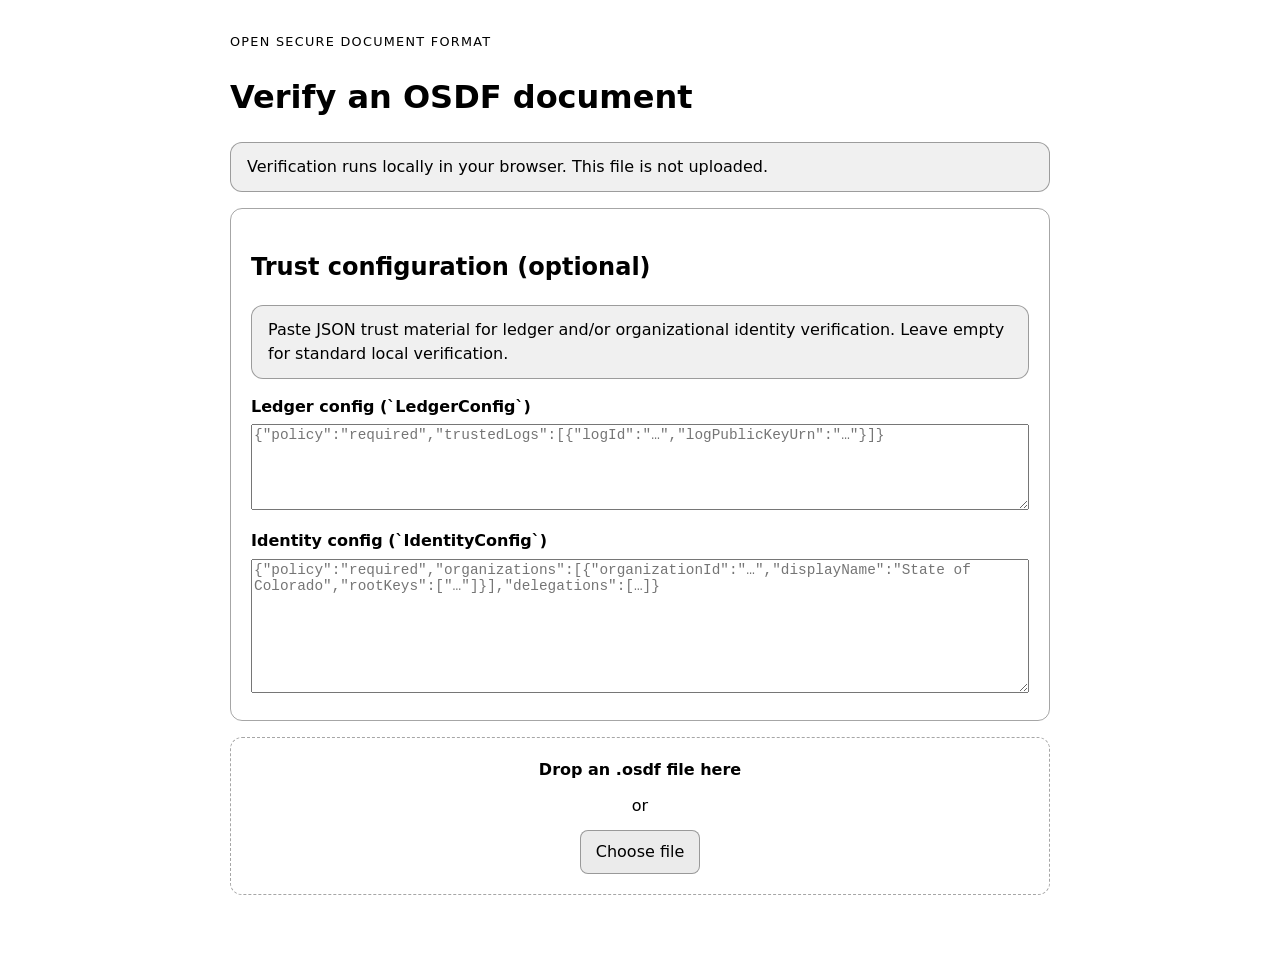
==== web/index.html @ f769f3d3 "Initial Commit" ====
<!doctype html>
<html lang="en">
<head>
  <meta charset="utf-8">
  <meta name="viewport" content="width=device-width, initial-scale=1">
  <meta
    http-equiv="Content-Security-Policy"
    content="
      default-src 'self';
      script-src 'self' 'wasm-unsafe-eval';
      style-src 'self';
      img-src 'self' data:;
      connect-src 'self';
      object-src 'none';
      base-uri 'none';
      frame-ancestors 'none';
    "
  >
  <title>OSDF Verifier</title>
  <link rel="stylesheet" href="./styles.css">
</head>
<body>
  <main class="container">
    <header>
      <p class="eyebrow">Open Secure Document Format</p>
      <h1>Verify an OSDF document</h1>
      <p class="privacy-note">
        Verification runs locally in your browser. This file is not uploaded.
      </p>
      <p id="verifier-fingerprint" class="fingerprint"></p>
    </header>

    <section class="panel ledger-panel">
      <h2>Trust configuration (optional)</h2>
      <p class="privacy-note">
        Paste JSON trust material for ledger and/or organizational identity verification.
        Leave empty for standard local verification.
      </p>
      <label for="ledger-config">Ledger config (`LedgerConfig`)</label>
      <textarea
        id="ledger-config"
        rows="5"
        spellcheck="false"
        placeholder='{"policy":"required","trustedLogs":[{"logId":"…","logPublicKeyUrn":"…"}]}'
      ></textarea>
      <label for="identity-config">Identity config (`IdentityConfig`)</label>
      <textarea
        id="identity-config"
        rows="8"
        spellcheck="false"
        placeholder='{"policy":"required","organizations":[{"organizationId":"…","displayName":"State of Colorado","rootKeys":["…"]}],"delegations":[…]}'
      ></textarea>
    </section>

    <section
      id="drop-zone"
      class="drop-zone"
      tabindex="0"
      role="button"
      aria-label="Choose or drop an OSDF file"
    >
      <strong>Drop an .osdf file here</strong>
      <span>or</span>
      <button id="choose-file" type="button">Choose file</button>
      <input id="file-input" type="file" accept=".osdf" hidden>
    </section>

    <section id="file-summary" class="panel" hidden></section>
    <section id="verification-result" class="panel" hidden></section>
    <button id="export-report" type="button" hidden></button>

    <noscript>
      JavaScript is required to run local WebAssembly verification.
    </noscript>
  </main>

  <script type="module" src="./app.js"></script>
</body>
</html>
---- web/styles.css ----
:root {
  font-family: system-ui, sans-serif;
  color-scheme: light dark;
  --pass: #167c3a;
  --warn: #8a6700;
  --fail: #b42318;
  --info: #175cd3;
  --panel-border: color-mix(in srgb, currentColor 35%, transparent);
}

body {
  margin: 0;
  line-height: 1.5;
}

.container {
  width: min(820px, calc(100% - 2rem));
  margin: 2rem auto 4rem;
}

.eyebrow {
  text-transform: uppercase;
  letter-spacing: 0.1em;
  font-size: 0.8rem;
}

.privacy-note {
  padding: 0.75rem 1rem;
  border: 1px solid var(--panel-border);
  border-radius: 0.75rem;
  background: color-mix(in srgb, currentColor 6%, transparent);
}

.fingerprint {
  font-size: 0.85rem;
  opacity: 0.8;
}

.drop-zone,
.panel {
  border: 1px solid var(--panel-border);
  border-radius: 0.75rem;
  padding: 1.25rem;
  margin-top: 1rem;
}

.drop-zone {
  display: grid;
  gap: 0.75rem;
  justify-items: center;
  border-style: dashed;
}

.drag-over {
  outline: 3px solid currentColor;
}

.trust-banner {
  border-radius: 0.75rem;
  padding: 1rem 1.25rem;
  margin-bottom: 1rem;
}

.trust-banner p {
  margin: 0.35rem 0 0;
}

.ledger-panel label {
  display: block;
  margin-top: 0.75rem;
  font-weight: 600;
}

.ledger-panel textarea {
  width: 100%;
  margin-top: 0.35rem;
  box-sizing: border-box;
  font-family: ui-monospace, monospace;
  font-size: 0.9rem;
}

.banner-pass {
  border: 1px solid var(--pass);
  background: color-mix(in srgb, var(--pass) 12%, transparent);
}

.banner-caveats {
  margin: 0.75rem 0 0;
  padding-left: 1.25rem;
}

.banner-caveats li {
  margin-block: 0.25rem;
}

.headline-summary {
  margin-top: 1.25rem;
}

.headline-checks {
  list-style: none;
  padding: 0;
  margin: 0.75rem 0 0;
  display: grid;
  gap: 0.5rem;
}

.headline-check {
  display: grid;
  grid-template-columns: 1.5rem 1fr;
  gap: 0.5rem;
}

.section-details,
.technical-panel,
.verify-section {
  margin-top: 1rem;
}

.verify-section-mode {
  border: 1px solid var(--panel-border);
  border-radius: 0.75rem;
  padding: 1rem 1.25rem;
}

.technical-panel,
.section-details {
  border: 1px solid var(--panel-border);
  border-radius: 0.75rem;
  padding: 0.75rem 1rem;
}

.technical-grid {
  margin-top: 0.75rem;
}

.technical-grid code {
  word-break: break-all;
}

.banner-fail {
  border: 1px solid var(--fail);
  background: color-mix(in srgb, var(--fail) 12%, transparent);
}

.summary-card,
.verify-section,
.findings,
.info-block {
  margin-top: 1.25rem;
}

dl {
  display: grid;
  grid-template-columns: max-content 1fr;
  gap: 0.4rem 1rem;
}

dt {
  font-weight: 700;
}

.checks {
  list-style: none;
  padding: 0;
  margin: 0.75rem 0 0;
}

.check {
  display: grid;
  grid-template-columns: 1.5rem 1fr;
  gap: 0.5rem;
  margin-block: 0.65rem;
}

.check-body {
  display: grid;
  gap: 0.15rem;
}

.check-details {
  opacity: 0.85;
  font-size: 0.92rem;
}

.finding {
  border: 1px solid var(--panel-border);
  border-radius: 0.75rem;
  padding: 1rem;
  margin-top: 0.75rem;
}

.finding h4 {
  margin: 0 0 0.35rem;
}

.finding p {
  margin: 0;
}

.technical-details {
  margin-top: 0.75rem;
}

.technical-details pre {
  white-space: pre-wrap;
  overflow-x: auto;
}

.actions {
  margin-top: 1.25rem;
}

button {
  font: inherit;
  padding: 0.55rem 0.9rem;
  border-radius: 0.5rem;
  border: 1px solid var(--panel-border);
  background: color-mix(in srgb, currentColor 8%, transparent);
  cursor: pointer;
}

.pass,
.banner-pass strong {
  color: var(--pass);
}

.warning,
.finding.warning {
  color: var(--warn);
}

.fail,
.fatal,
.finding.fail,
.banner-fail strong {
  color: var(--fail);
}

.info,
.info-block,
.finding.info {
  color: var(--info);
}

#export-report {
  display: none;
}
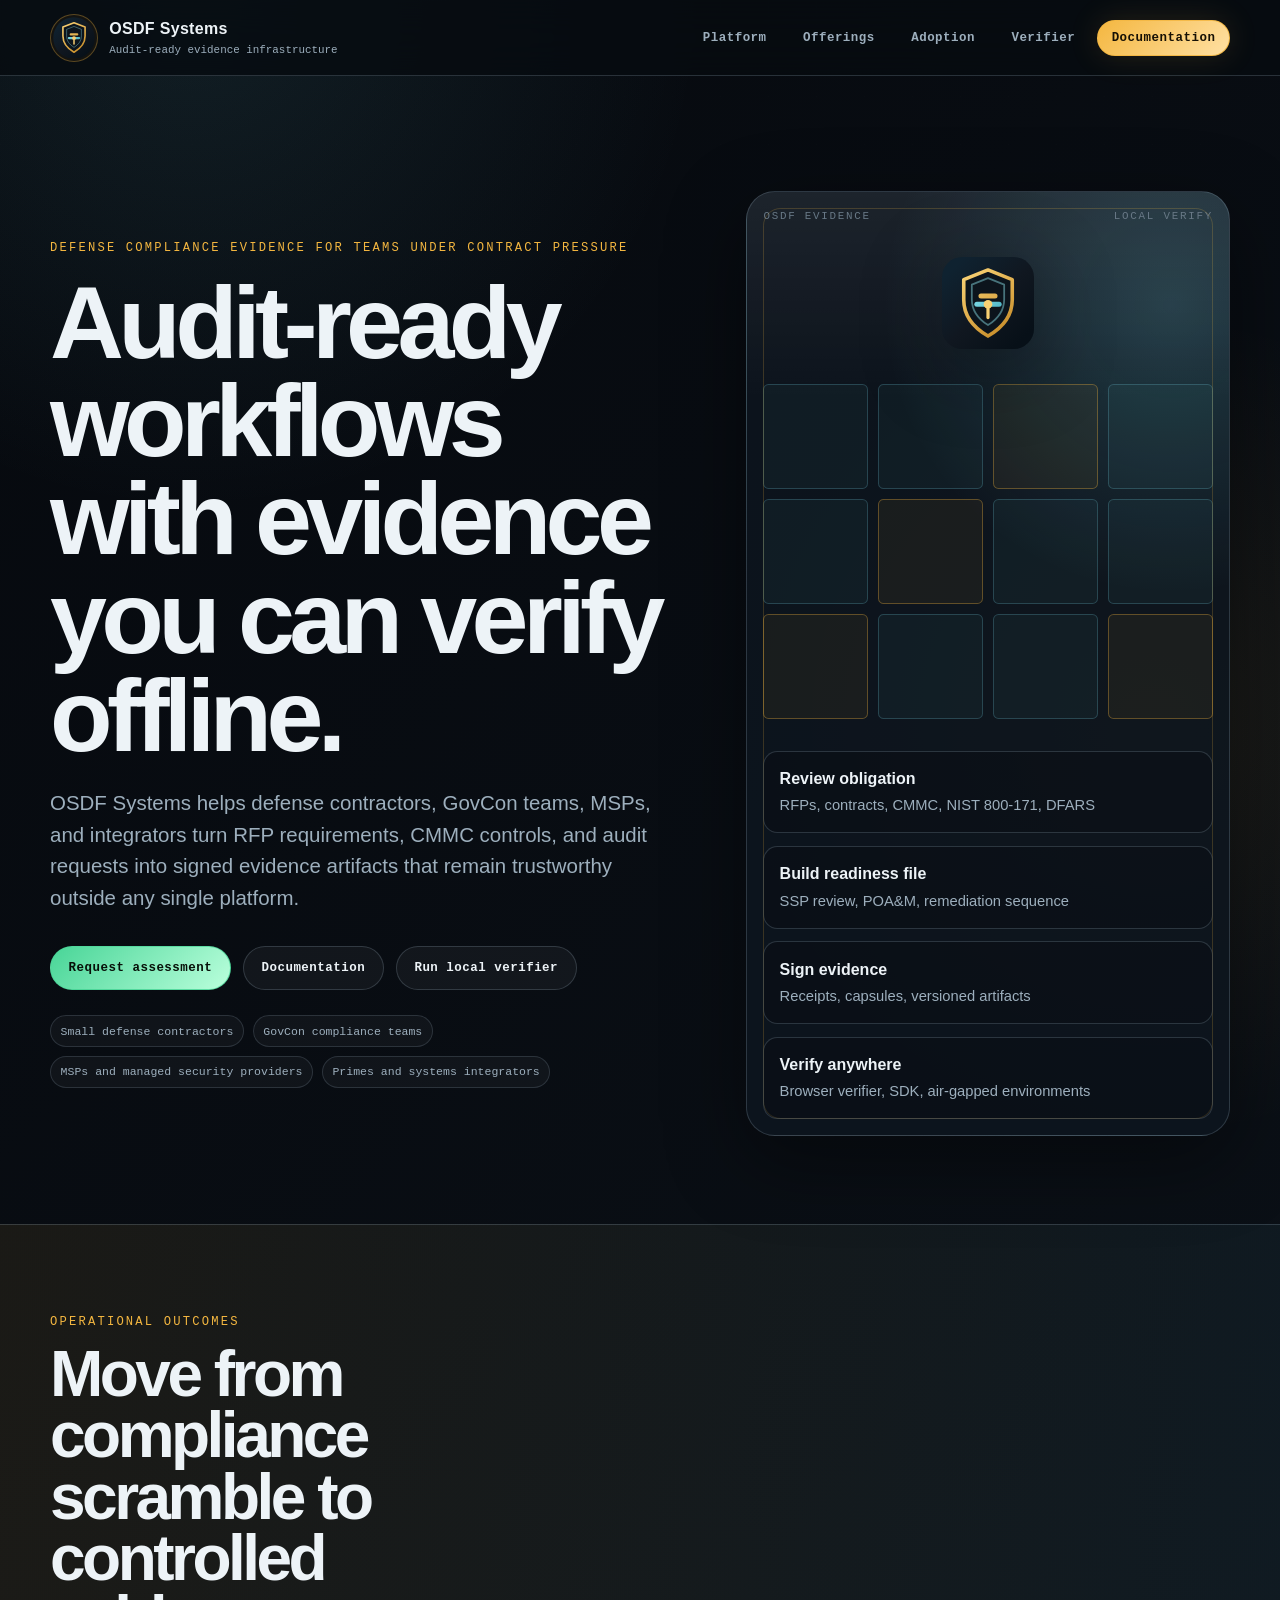
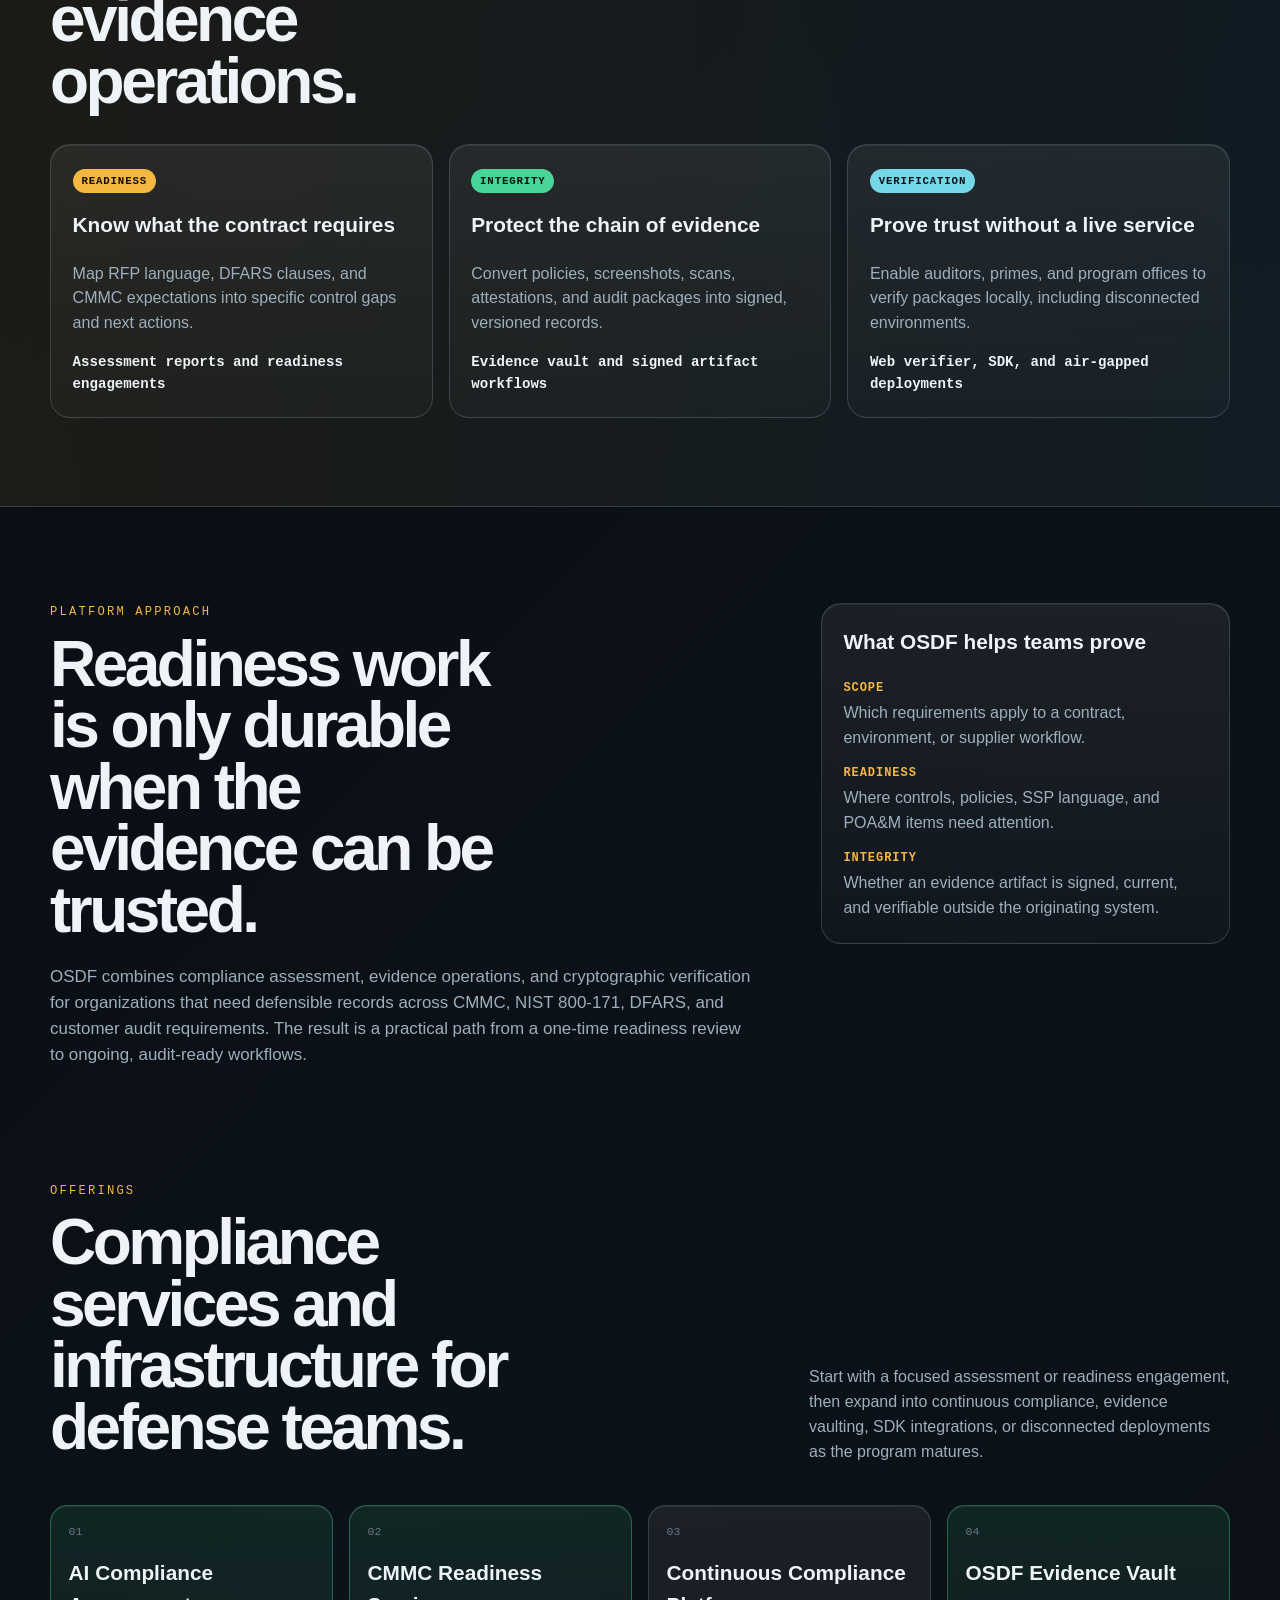
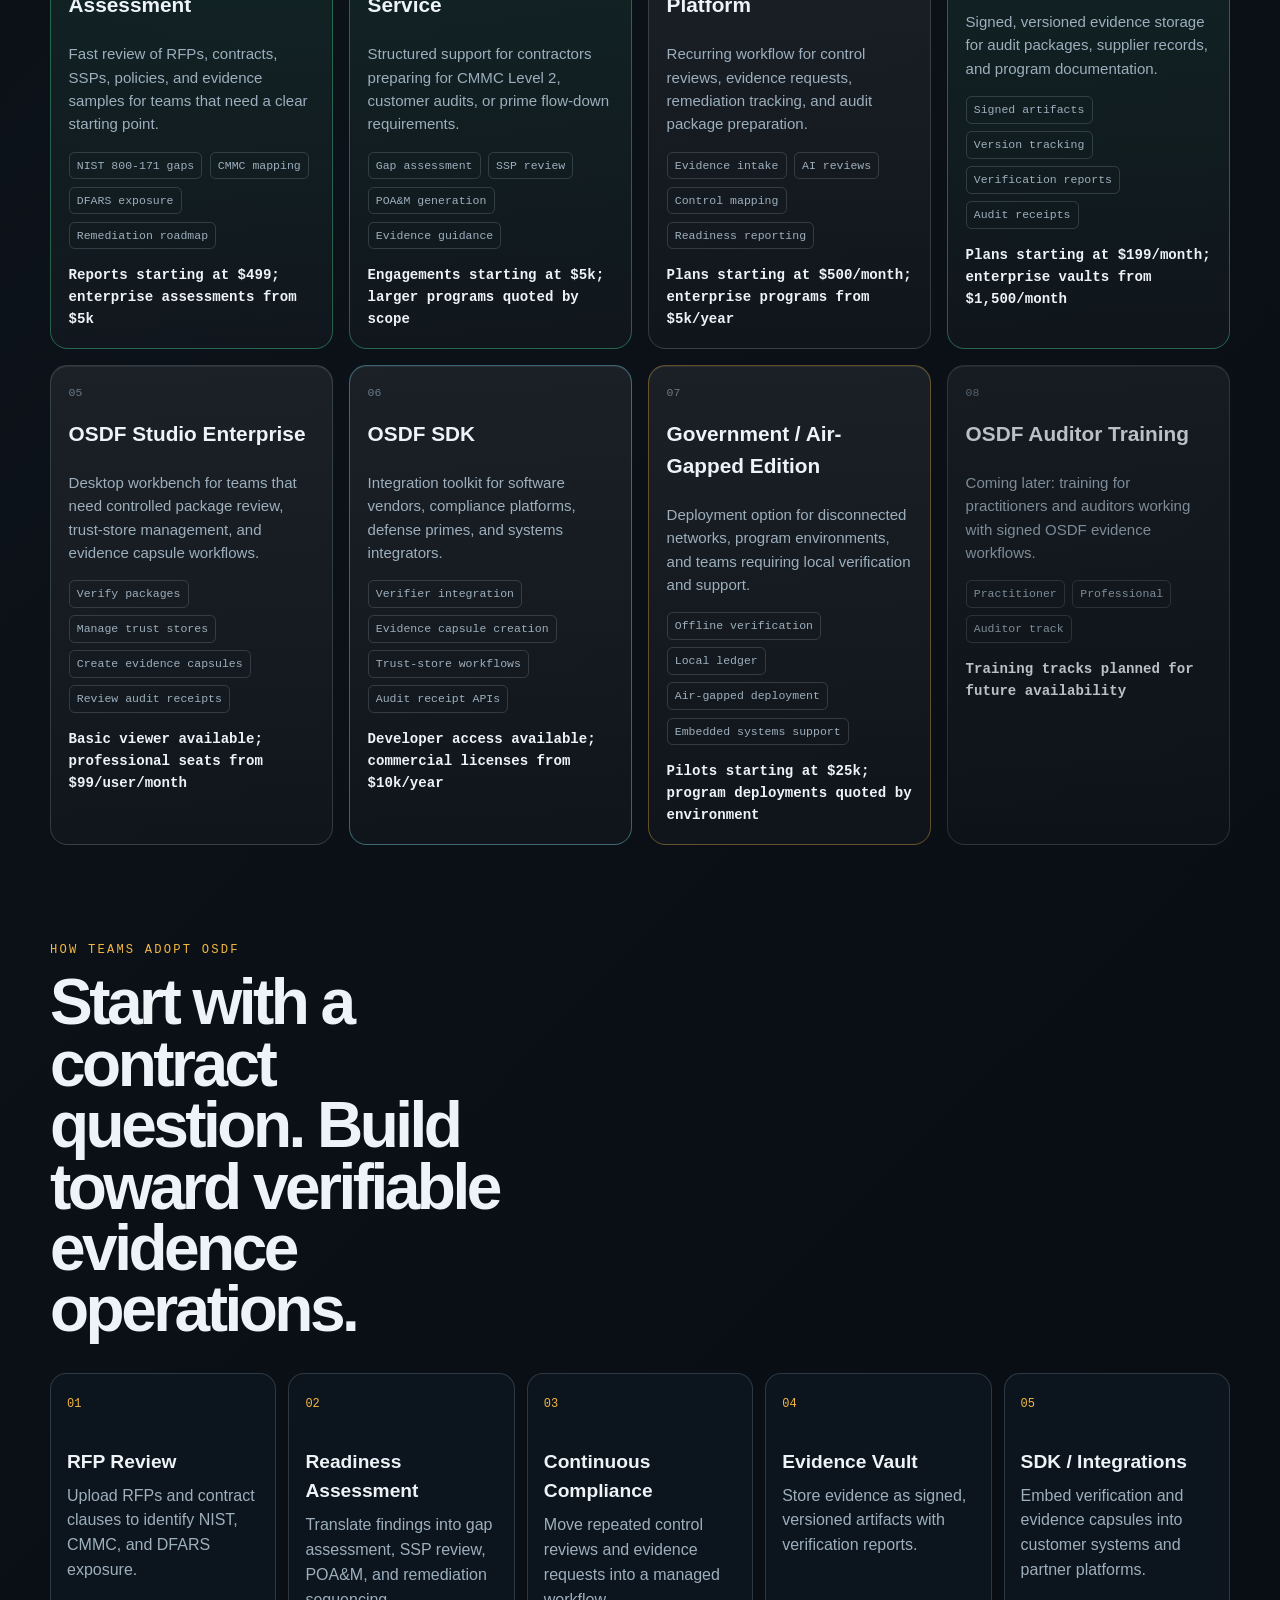
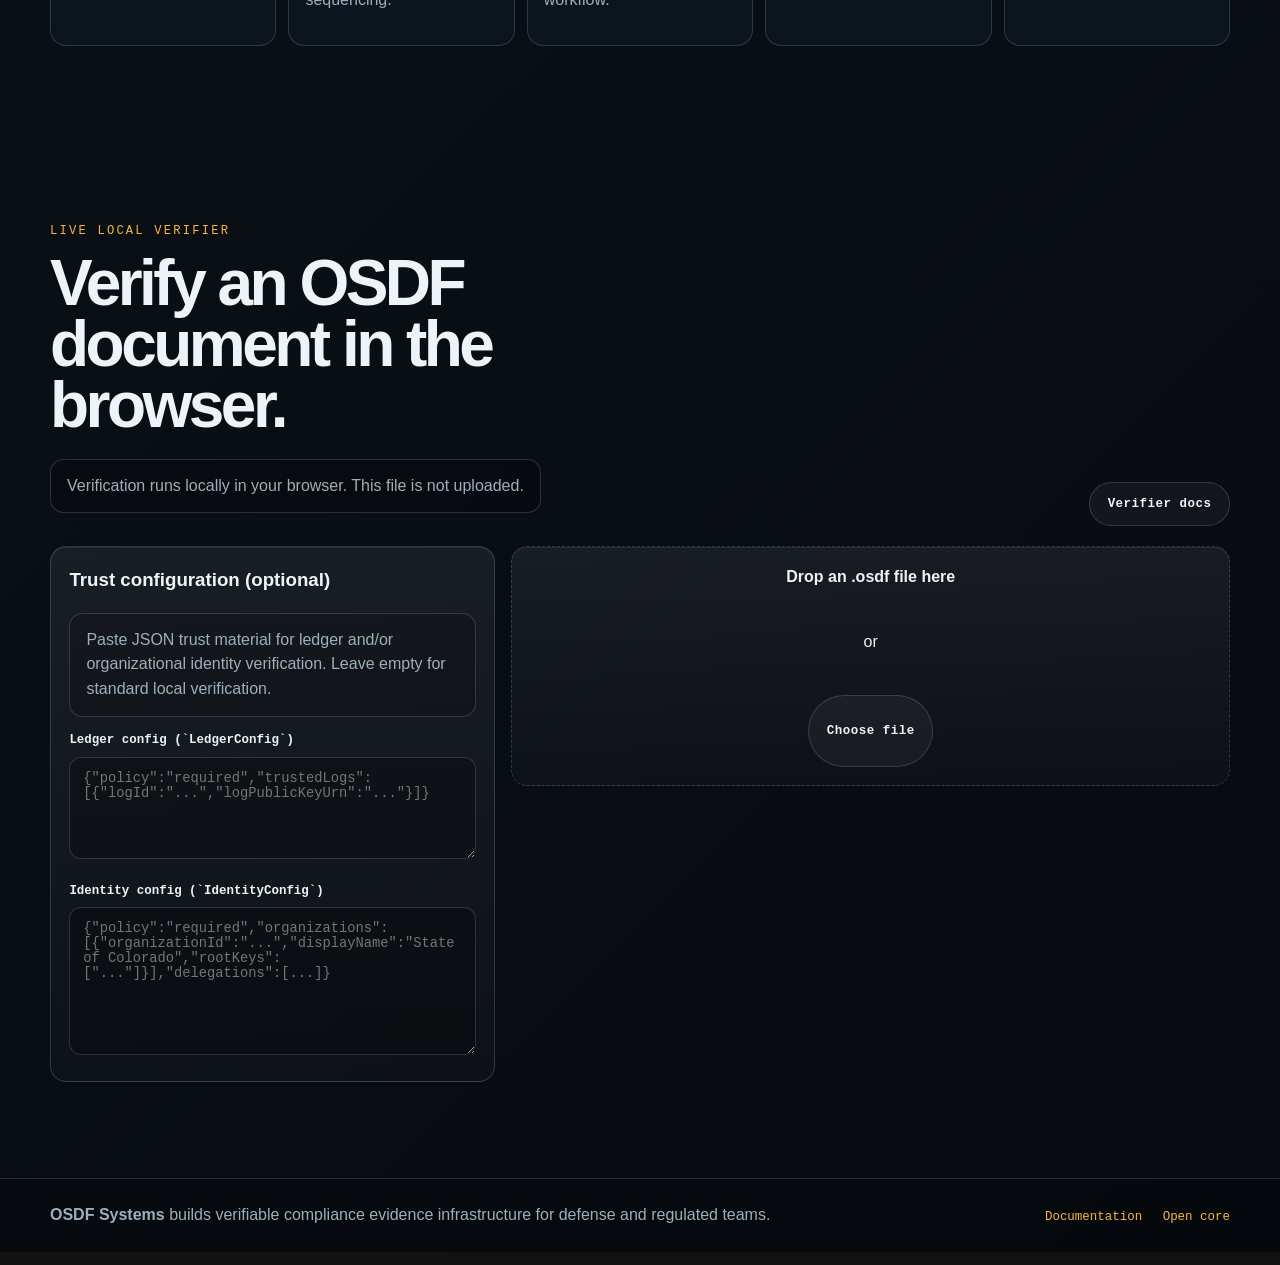
==== commit 7a0291f2: "Add provenance receipt schemas, verification summary V2, and ledger CLI subcommands Regenerate the f" ====
--- a/web/index.html
+++ b/web/index.html
@@ -16,63 +16,315 @@
       frame-ancestors 'none';
     "
   >
-  <title>OSDF Verifier</title>
+  <title>OSDF Systems | Compliance Evidence Infrastructure</title>
+  <link rel="icon" href="./assets/osdf-mark.svg" type="image/svg+xml">
   <link rel="stylesheet" href="./styles.css">
 </head>
 <body>
-  <main class="container">
-    <header>
-      <p class="eyebrow">Open Secure Document Format</p>
-      <h1>Verify an OSDF document</h1>
-      <p class="privacy-note">
-        Verification runs locally in your browser. This file is not uploaded.
-      </p>
-      <p id="verifier-fingerprint" class="fingerprint"></p>
-    </header>
-
-    <section class="panel ledger-panel">
-      <h2>Trust configuration (optional)</h2>
-      <p class="privacy-note">
-        Paste JSON trust material for ledger and/or organizational identity verification.
-        Leave empty for standard local verification.
-      </p>
-      <label for="ledger-config">Ledger config (`LedgerConfig`)</label>
-      <textarea
-        id="ledger-config"
-        rows="5"
-        spellcheck="false"
-        placeholder='{"policy":"required","trustedLogs":[{"logId":"…","logPublicKeyUrn":"…"}]}'
-      ></textarea>
-      <label for="identity-config">Identity config (`IdentityConfig`)</label>
-      <textarea
-        id="identity-config"
-        rows="8"
-        spellcheck="false"
-        placeholder='{"policy":"required","organizations":[{"organizationId":"…","displayName":"State of Colorado","rootKeys":["…"]}],"delegations":[…]}'
-      ></textarea>
-    </section>
-
-    <section
-      id="drop-zone"
-      class="drop-zone"
-      tabindex="0"
-      role="button"
-      aria-label="Choose or drop an OSDF file"
-    >
-      <strong>Drop an .osdf file here</strong>
-      <span>or</span>
-      <button id="choose-file" type="button">Choose file</button>
-      <input id="file-input" type="file" accept=".osdf" hidden>
-    </section>
-
-    <section id="file-summary" class="panel" hidden></section>
-    <section id="verification-result" class="panel" hidden></section>
-    <button id="export-report" type="button" hidden></button>
-
-    <noscript>
-      JavaScript is required to run local WebAssembly verification.
-    </noscript>
+  <header class="site-header">
+    <a class="brand" href="#top" aria-label="OSDF Systems home">
+      <img class="brand-mark" src="./assets/osdf-mark.svg" alt="" width="48" height="48">
+      <span>
+        <strong>OSDF Systems</strong>
+        <small>Audit-ready evidence infrastructure</small>
+      </span>
+    </a>
+    <nav class="site-nav" aria-label="Primary navigation">
+      <a href="#platform">Platform</a>
+      <a href="#products">Offerings</a>
+      <a href="#journey">Adoption</a>
+      <a href="#verifier">Verifier</a>
+      <a class="nav-docs" href="https://github.com/osdf-systems/osdf/tree/main/docs">Documentation</a>
+    </nav>
+  </header>
+
+  <main id="top">
+    <section class="hero shell" aria-labelledby="hero-title">
+      <div class="hero-copy">
+        <p class="eyebrow">Defense compliance evidence for teams under contract pressure</p>
+        <h1 id="hero-title">Audit-ready workflows with evidence you can verify offline.</h1>
+        <p class="hero-lede">
+          OSDF Systems helps defense contractors, GovCon teams, MSPs, and integrators
+          turn RFP requirements, CMMC controls, and audit requests into signed evidence
+          artifacts that remain trustworthy outside any single platform.
+        </p>
+        <div class="hero-actions" aria-label="Primary actions">
+          <a class="button primary" href="#products">Request assessment</a>
+          <a class="button secondary" href="https://github.com/osdf-systems/osdf/tree/main/docs">Documentation</a>
+          <a class="button secondary" href="#verifier">Run local verifier</a>
+        </div>
+        <ul class="buyer-list" aria-label="Built for">
+          <li>Small defense contractors</li>
+          <li>GovCon compliance teams</li>
+          <li>MSPs and managed security providers</li>
+          <li>Primes and systems integrators</li>
+        </ul>
+      </div>
+      <aside class="hero-console" aria-label="OSDF verification model">
+        <div class="console-topline">
+          <span>OSDF EVIDENCE</span>
+          <span>LOCAL VERIFY</span>
+        </div>
+        <img class="console-mark" src="./assets/osdf-mark.svg" alt="" width="92" height="92">
+        <div class="signal-grid" aria-hidden="true">
+          <span></span><span></span><span></span><span></span>
+          <span></span><span></span><span></span><span></span>
+          <span></span><span></span><span></span><span></span>
+        </div>
+        <ol class="verify-flow">
+          <li><strong>Review obligation</strong><span>RFPs, contracts, CMMC, NIST 800-171, DFARS</span></li>
+          <li><strong>Build readiness file</strong><span>SSP review, POA&amp;M, remediation sequence</span></li>
+          <li><strong>Sign evidence</strong><span>Receipts, capsules, versioned artifacts</span></li>
+          <li><strong>Verify anywhere</strong><span>Browser verifier, SDK, air-gapped environments</span></li>
+        </ol>
+      </aside>
+    </section>
+
+    <section id="focus" class="focus-band" aria-labelledby="focus-title">
+      <div class="shell">
+        <div class="section-kicker">Operational outcomes</div>
+        <h2 id="focus-title">Move from compliance scramble to controlled evidence operations.</h2>
+        <div class="focus-grid">
+          <article>
+            <span class="tag immediate">Readiness</span>
+            <h3>Know what the contract requires</h3>
+            <p>Map RFP language, DFARS clauses, and CMMC expectations into specific control gaps and next actions.</p>
+            <strong>Assessment reports and readiness engagements</strong>
+          </article>
+          <article>
+            <span class="tag recurring">Integrity</span>
+            <h3>Protect the chain of evidence</h3>
+            <p>Convert policies, screenshots, scans, attestations, and audit packages into signed, versioned records.</p>
+            <strong>Evidence vault and signed artifact workflows</strong>
+          </article>
+          <article>
+            <span class="tag verify">Verification</span>
+            <h3>Prove trust without a live service</h3>
+            <p>Enable auditors, primes, and program offices to verify packages locally, including disconnected environments.</p>
+            <strong>Web verifier, SDK, and air-gapped deployments</strong>
+          </article>
+        </div>
+      </div>
+    </section>
+
+    <section id="platform" class="shell platform" aria-labelledby="platform-title">
+      <div>
+        <div class="section-kicker">Platform approach</div>
+        <h2 id="platform-title">Readiness work is only durable when the evidence can be trusted.</h2>
+        <p>
+          OSDF combines compliance assessment, evidence operations, and cryptographic verification
+          for organizations that need defensible records across CMMC, NIST 800-171, DFARS, and
+          customer audit requirements. The result is a practical path from a one-time readiness
+          review to ongoing, audit-ready workflows.
+        </p>
+      </div>
+      <div class="maturity-card">
+        <h3>What OSDF helps teams prove</h3>
+        <dl>
+          <dt>Scope</dt>
+          <dd>Which requirements apply to a contract, environment, or supplier workflow.</dd>
+          <dt>Readiness</dt>
+          <dd>Where controls, policies, SSP language, and POA&amp;M items need attention.</dd>
+          <dt>Integrity</dt>
+          <dd>Whether an evidence artifact is signed, current, and verifiable outside the originating system.</dd>
+        </dl>
+      </div>
+    </section>
+
+    <section id="products" class="shell products" aria-labelledby="products-title">
+      <div class="section-heading">
+        <div>
+          <div class="section-kicker">Offerings</div>
+          <h2 id="products-title">Compliance services and infrastructure for defense teams.</h2>
+        </div>
+        <p>
+          Start with a focused assessment or readiness engagement, then expand into continuous
+          compliance, evidence vaulting, SDK integrations, or disconnected deployments as the
+          program matures.
+        </p>
+      </div>
+      <div class="product-grid">
+        <article class="product-card priority">
+          <span class="product-number">01</span>
+          <h3>AI Compliance Assessment</h3>
+          <p>Fast review of RFPs, contracts, SSPs, policies, and evidence samples for teams that need a clear starting point.</p>
+          <ul>
+            <li>NIST 800-171 gaps</li>
+            <li>CMMC mapping</li>
+            <li>DFARS exposure</li>
+            <li>Remediation roadmap</li>
+          </ul>
+          <strong>Reports starting at $499; enterprise assessments from $5k</strong>
+        </article>
+        <article class="product-card priority">
+          <span class="product-number">02</span>
+          <h3>CMMC Readiness Service</h3>
+          <p>Structured support for contractors preparing for CMMC Level 2, customer audits, or prime flow-down requirements.</p>
+          <ul>
+            <li>Gap assessment</li>
+            <li>SSP review</li>
+            <li>POA&amp;M generation</li>
+            <li>Evidence guidance</li>
+          </ul>
+          <strong>Engagements starting at $5k; larger programs quoted by scope</strong>
+        </article>
+        <article class="product-card">
+          <span class="product-number">03</span>
+          <h3>Continuous Compliance Platform</h3>
+          <p>Recurring workflow for control reviews, evidence requests, remediation tracking, and audit package preparation.</p>
+          <ul>
+            <li>Evidence intake</li>
+            <li>AI reviews</li>
+            <li>Control mapping</li>
+            <li>Readiness reporting</li>
+          </ul>
+          <strong>Plans starting at $500/month; enterprise programs from $5k/year</strong>
+        </article>
+        <article class="product-card priority">
+          <span class="product-number">04</span>
+          <h3>OSDF Evidence Vault</h3>
+          <p>Signed, versioned evidence storage for audit packages, supplier records, and program documentation.</p>
+          <ul>
+            <li>Signed artifacts</li>
+            <li>Version tracking</li>
+            <li>Verification reports</li>
+            <li>Audit receipts</li>
+          </ul>
+          <strong>Plans starting at $199/month; enterprise vaults from $1,500/month</strong>
+        </article>
+        <article class="product-card">
+          <span class="product-number">05</span>
+          <h3>OSDF Studio Enterprise</h3>
+          <p>Desktop workbench for teams that need controlled package review, trust-store management, and evidence capsule workflows.</p>
+          <ul>
+            <li>Verify packages</li>
+            <li>Manage trust stores</li>
+            <li>Create evidence capsules</li>
+            <li>Review audit receipts</li>
+          </ul>
+          <strong>Basic viewer available; professional seats from $99/user/month</strong>
+        </article>
+        <article class="product-card sdk-card">
+          <span class="product-number">06</span>
+          <h3>OSDF SDK</h3>
+          <p>Integration toolkit for software vendors, compliance platforms, defense primes, and systems integrators.</p>
+          <ul>
+            <li>Verifier integration</li>
+            <li>Evidence capsule creation</li>
+            <li>Trust-store workflows</li>
+            <li>Audit receipt APIs</li>
+          </ul>
+          <strong>Developer access available; commercial licenses from $10k/year</strong>
+        </article>
+        <article class="product-card defense-card">
+          <span class="product-number">07</span>
+          <h3>Government / Air-Gapped Edition</h3>
+          <p>Deployment option for disconnected networks, program environments, and teams requiring local verification and support.</p>
+          <ul>
+            <li>Offline verification</li>
+            <li>Local ledger</li>
+            <li>Air-gapped deployment</li>
+            <li>Embedded systems support</li>
+          </ul>
+          <strong>Pilots starting at $25k; program deployments quoted by environment</strong>
+        </article>
+        <article class="product-card later-card">
+          <span class="product-number">08</span>
+          <h3>OSDF Auditor Training</h3>
+          <p>Coming later: training for practitioners and auditors working with signed OSDF evidence workflows.</p>
+          <ul>
+            <li>Practitioner</li>
+            <li>Professional</li>
+            <li>Auditor track</li>
+          </ul>
+          <strong>Training tracks planned for future availability</strong>
+        </article>
+      </div>
+    </section>
+
+    <section id="journey" class="shell journey" aria-labelledby="journey-title">
+      <div class="section-kicker">How teams adopt OSDF</div>
+      <h2 id="journey-title">Start with a contract question. Build toward verifiable evidence operations.</h2>
+      <ol class="journey-rail">
+        <li><span>01</span><strong>RFP Review</strong><p>Upload RFPs and contract clauses to identify NIST, CMMC, and DFARS exposure.</p></li>
+        <li><span>02</span><strong>Readiness Assessment</strong><p>Translate findings into gap assessment, SSP review, POA&amp;M, and remediation sequencing.</p></li>
+        <li><span>03</span><strong>Continuous Compliance</strong><p>Move repeated control reviews and evidence requests into a managed workflow.</p></li>
+        <li><span>04</span><strong>Evidence Vault</strong><p>Store evidence as signed, versioned artifacts with verification reports.</p></li>
+        <li><span>05</span><strong>SDK / Integrations</strong><p>Embed verification and evidence capsules into customer systems and partner platforms.</p></li>
+      </ol>
+    </section>
+
+    <section id="verifier" class="shell verifier" aria-labelledby="verifier-title">
+      <div class="verifier-intro">
+        <div>
+          <p class="eyebrow">Live local verifier</p>
+          <h2 id="verifier-title">Verify an OSDF document in the browser.</h2>
+          <p class="privacy-note">
+            Verification runs locally in your browser. This file is not uploaded.
+          </p>
+          <p id="verifier-fingerprint" class="fingerprint"></p>
+        </div>
+        <a class="button secondary" href="https://github.com/osdf-systems/osdf/blob/main/docs/web-verifier.md">Verifier docs</a>
+      </div>
+
+      <div class="verifier-grid">
+        <section class="panel ledger-panel" aria-labelledby="trust-config-title">
+          <h3 id="trust-config-title">Trust configuration (optional)</h3>
+          <p class="privacy-note">
+            Paste JSON trust material for ledger and/or organizational identity verification.
+            Leave empty for standard local verification.
+          </p>
+          <label for="ledger-config">Ledger config (`LedgerConfig`)</label>
+          <textarea
+            id="ledger-config"
+            rows="5"
+            spellcheck="false"
+            placeholder='{"policy":"required","trustedLogs":[{"logId":"...","logPublicKeyUrn":"..."}]}'
+          ></textarea>
+          <label for="identity-config">Identity config (`IdentityConfig`)</label>
+          <textarea
+            id="identity-config"
+            rows="8"
+            spellcheck="false"
+            placeholder='{"policy":"required","organizations":[{"organizationId":"...","displayName":"State of Colorado","rootKeys":["..."]}],"delegations":[...]}'
+          ></textarea>
+        </section>
+
+        <div>
+          <section
+            id="drop-zone"
+            class="drop-zone"
+            tabindex="0"
+            role="button"
+            aria-label="Choose or drop an OSDF file"
+          >
+            <strong>Drop an .osdf file here</strong>
+            <span>or</span>
+            <button id="choose-file" type="button">Choose file</button>
+            <input id="file-input" type="file" accept=".osdf" hidden>
+          </section>
+
+          <section id="file-summary" class="panel" hidden></section>
+          <section id="verification-result" class="panel" hidden></section>
+          <button id="export-report" type="button" hidden></button>
+        </div>
+      </div>
+
+      <noscript>
+        JavaScript is required to run local WebAssembly verification.
+      </noscript>
+    </section>
   </main>
+
+  <footer class="site-footer">
+    <div class="shell footer-grid">
+      <p><strong>OSDF Systems</strong> builds verifiable compliance evidence infrastructure for defense and regulated teams.</p>
+      <div>
+        <a href="https://github.com/osdf-systems/osdf/tree/main/docs">Documentation</a>
+        <a href="https://github.com/osdf-systems/osdf">Open core</a>
+      </div>
+    </div>
+  </footer>
 
   <script type="module" src="./app.js"></script>
 </body>
--- a/web/styles.css
+++ b/web/styles.css
@@ -1,62 +1,627 @@
 :root {
-  font-family: system-ui, sans-serif;
-  color-scheme: light dark;
-  --pass: #167c3a;
-  --warn: #8a6700;
-  --fail: #b42318;
-  --info: #175cd3;
-  --panel-border: color-mix(in srgb, currentColor 35%, transparent);
+  color-scheme: dark;
+  --ink: #070b10;
+  --ink-2: #0d141c;
+  --panel: rgba(14, 22, 31, 0.84);
+  --panel-strong: rgba(19, 31, 43, 0.94);
+  --line: rgba(150, 170, 188, 0.24);
+  --line-strong: rgba(244, 183, 64, 0.36);
+  --text: #edf3f7;
+  --muted: #9dafbd;
+  --faint: #687886;
+  --amber: #f4b740;
+  --amber-deep: #c9912b;
+  --cyan: #75d7e8;
+  --green: #48d597;
+  --red: #ff6b61;
+  --warn: #f4b740;
+  --fail: #ff6b61;
+  --info: #75d7e8;
+  --pass: #48d597;
+  --panel-border: var(--line);
+  --mono: "Cascadia Code", "JetBrains Mono", "SFMono-Regular", Consolas, ui-monospace, monospace;
+  --display: "Bahnschrift", "Aptos Display", "Segoe UI Variable Display", "Segoe UI", sans-serif;
+  --body: "Aptos", "Segoe UI", Tahoma, sans-serif;
+  font-family: var(--body);
+}
+
+* {
+  box-sizing: border-box;
+}
+
+html {
+  scroll-behavior: smooth;
 }
 
 body {
   margin: 0;
-  line-height: 1.5;
-}
-
-.container {
-  width: min(820px, calc(100% - 2rem));
-  margin: 2rem auto 4rem;
-}
-
-.eyebrow {
+  min-width: 320px;
+  color: var(--text);
+  background:
+    radial-gradient(circle at 15% 0%, rgba(117, 215, 232, 0.1), transparent 32rem),
+    radial-gradient(circle at 90% 12%, rgba(244, 183, 64, 0.08), transparent 26rem),
+    linear-gradient(135deg, #06090e 0%, #0c1219 48%, #070b10 100%);
+  line-height: 1.55;
+}
+
+body::before {
+  content: "";
+  position: fixed;
+  inset: 0;
+  pointer-events: none;
+  opacity: 0.18;
+  background-image:
+    linear-gradient(rgba(255, 255, 255, 0.045) 1px, transparent 1px),
+    linear-gradient(90deg, rgba(255, 255, 255, 0.045) 1px, transparent 1px);
+  background-size: 48px 48px;
+  mask-image: linear-gradient(to bottom, black, transparent 78%);
+}
+
+a {
+  color: inherit;
+  text-decoration: none;
+}
+
+p,
+h1,
+h2,
+h3 {
+  margin-top: 0;
+}
+
+p {
+  color: var(--muted);
+}
+
+.shell {
+  width: min(1180px, calc(100% - 2rem));
+  margin-inline: auto;
+}
+
+.site-header {
+  position: sticky;
+  top: 0;
+  z-index: 20;
+  display: flex;
+  align-items: center;
+  justify-content: space-between;
+  gap: 1rem;
+  padding: 0.85rem max(1rem, calc((100vw - 1180px) / 2));
+  border-bottom: 1px solid var(--line);
+  background: rgba(7, 11, 16, 0.82);
+  backdrop-filter: blur(18px);
+}
+
+.brand {
+  display: inline-flex;
+  align-items: center;
+  gap: 0.7rem;
+  min-width: 14rem;
+}
+
+.brand-mark {
+  width: 3rem;
+  height: 3rem;
+  padding: 0.14rem;
+  border: 1px solid var(--line-strong);
+  border-radius: 50%;
+  background: rgba(7, 11, 16, 0.78);
+  box-shadow: inset 0 0 0 5px rgba(244, 183, 64, 0.05);
+  object-fit: cover;
+}
+
+.brand strong,
+.brand small {
+  display: block;
+}
+
+.brand strong {
+  font-family: var(--display);
+  letter-spacing: 0.02em;
+}
+
+.brand small {
+  color: var(--muted);
+  font-family: var(--mono);
+  font-size: 0.68rem;
+}
+
+.site-nav {
+  display: flex;
+  align-items: center;
+  gap: 0.45rem;
+  flex-wrap: wrap;
+  justify-content: flex-end;
+}
+
+.site-nav a,
+.button,
+button {
+  border: 1px solid transparent;
+  border-radius: 999px;
+  font: 700 0.78rem var(--mono);
+  letter-spacing: 0.04em;
+}
+
+.site-nav a {
+  color: var(--muted);
+  padding: 0.62rem 0.85rem;
+}
+
+.site-nav a:hover,
+.site-nav a:focus-visible {
+  color: var(--text);
+  border-color: var(--line);
+  background: rgba(255, 255, 255, 0.04);
+}
+
+.site-nav .nav-docs {
+  color: #161005;
+  border-color: rgba(244, 183, 64, 0.88);
+  background: linear-gradient(135deg, var(--amber), #ffe0a3);
+  box-shadow: 0 0 32px rgba(244, 183, 64, 0.14);
+}
+
+.hero {
+  display: grid;
+  grid-template-columns: minmax(0, 1.02fr) minmax(340px, 0.78fr);
+  gap: clamp(2rem, 5vw, 5rem);
+  align-items: center;
+  padding: clamp(4rem, 9vw, 7.5rem) 0 clamp(3rem, 7vw, 5.5rem);
+}
+
+.eyebrow,
+.section-kicker {
+  color: var(--amber);
+  font-family: var(--mono);
+  font-size: 0.76rem;
+  letter-spacing: 0.18em;
   text-transform: uppercase;
-  letter-spacing: 0.1em;
-  font-size: 0.8rem;
+}
+
+.hero h1,
+.platform h2,
+.products h2,
+.journey h2,
+.verifier h2,
+.focus-band h2 {
+  font-family: var(--display);
+  font-weight: 800;
+  letter-spacing: -0.055em;
+  line-height: 0.96;
+}
+
+.hero h1 {
+  max-width: 13ch;
+  margin: 1rem 0 1.35rem;
+  font-size: clamp(3.4rem, 8vw, 7.4rem);
+}
+
+.hero-lede {
+  max-width: 44rem;
+  font-size: clamp(1.06rem, 2vw, 1.28rem);
+}
+
+.buyer-list {
+  display: flex;
+  flex-wrap: wrap;
+  gap: 0.55rem;
+  margin: 1.6rem 0 0;
+  padding: 0;
+  list-style: none;
+}
+
+.buyer-list li {
+  padding: 0.38rem 0.6rem;
+  border: 1px solid rgba(150, 170, 188, 0.2);
+  border-radius: 999px;
+  color: var(--muted);
+  background: rgba(255, 255, 255, 0.035);
+  font-family: var(--mono);
+  font-size: 0.72rem;
+}
+
+.hero-actions {
+  display: flex;
+  flex-wrap: wrap;
+  gap: 0.75rem;
+  margin-top: 2rem;
+}
+
+.button,
+button {
+  display: inline-flex;
+  align-items: center;
+  justify-content: center;
+  min-height: 2.75rem;
+  padding: 0.75rem 1.1rem;
+  cursor: pointer;
+}
+
+.button.primary {
+  color: #071008;
+  border-color: rgba(72, 213, 151, 0.78);
+  background: linear-gradient(135deg, var(--green), #baffdc);
+}
+
+.button.secondary,
+button {
+  color: var(--text);
+  border-color: var(--line);
+  background: rgba(255, 255, 255, 0.045);
+}
+
+.button:hover,
+button:hover,
+.button:focus-visible,
+button:focus-visible {
+  transform: translateY(-1px);
+  border-color: var(--amber);
+}
+
+.hero-console {
+  position: relative;
+  min-height: 540px;
+  overflow: hidden;
+  padding: 1rem;
+  border: 1px solid var(--line);
+  border-radius: 1.8rem;
+  background:
+    linear-gradient(180deg, rgba(255, 255, 255, 0.07), transparent 22%),
+    radial-gradient(circle at 88% 12%, rgba(117, 215, 232, 0.2), transparent 18rem),
+    var(--panel);
+  box-shadow: 0 24px 80px rgba(0, 0, 0, 0.42);
+}
+
+.console-mark {
+  display: block;
+  width: 5.75rem;
+  height: 5.75rem;
+  margin: 2rem auto 0.25rem;
+  filter: drop-shadow(0 16px 40px rgba(0, 0, 0, 0.36));
+}
+
+.hero-console::before {
+  content: "";
+  position: absolute;
+  inset: 1rem;
+  border: 1px solid rgba(244, 183, 64, 0.2);
+  border-radius: 1.1rem;
+  pointer-events: none;
+}
+
+.console-topline {
+  display: flex;
+  justify-content: space-between;
+  color: var(--faint);
+  font-family: var(--mono);
+  font-size: 0.68rem;
+  letter-spacing: 0.16em;
+}
+
+.signal-grid {
+  display: grid;
+  grid-template-columns: repeat(4, 1fr);
+  gap: 0.65rem;
+  margin: 2.2rem 0 2rem;
+}
+
+.signal-grid span {
+  aspect-ratio: 1;
+  border: 1px solid rgba(117, 215, 232, 0.22);
+  border-radius: 0.35rem;
+  background: rgba(117, 215, 232, 0.045);
+}
+
+.signal-grid span:nth-child(3n) {
+  border-color: rgba(244, 183, 64, 0.32);
+  background: rgba(244, 183, 64, 0.055);
+}
+
+.verify-flow {
+  position: relative;
+  display: grid;
+  gap: 0.8rem;
+  margin: 0;
+  padding: 0;
+  list-style: none;
+}
+
+.verify-flow li {
+  display: grid;
+  gap: 0.15rem;
+  padding: 0.95rem;
+  border: 1px solid var(--line);
+  border-radius: 0.9rem;
+  background: rgba(0, 0, 0, 0.18);
+}
+
+.verify-flow strong {
+  color: var(--text);
+}
+
+.verify-flow span {
+  color: var(--muted);
+  font-size: 0.92rem;
+}
+
+.focus-band {
+  padding: clamp(3rem, 7vw, 5.5rem) 0;
+  border-block: 1px solid var(--line);
+  background: linear-gradient(90deg, rgba(244, 183, 64, 0.08), rgba(117, 215, 232, 0.05));
+}
+
+.focus-band h2,
+.platform h2,
+.products h2,
+.journey h2,
+.verifier h2 {
+  max-width: 13ch;
+  margin: 0.75rem 0 1.4rem;
+  font-size: clamp(2.35rem, 5vw, 4.5rem);
+}
+
+.focus-grid,
+.product-grid {
+  display: grid;
+  gap: 1rem;
+}
+
+.focus-grid {
+  grid-template-columns: repeat(3, 1fr);
+  margin-top: 2rem;
+}
+
+.focus-grid article,
+.product-card,
+.maturity-card,
+.panel,
+.drop-zone {
+  border: 1px solid var(--line);
+  background: linear-gradient(180deg, rgba(255, 255, 255, 0.065), rgba(255, 255, 255, 0.025));
+  box-shadow: inset 0 1px 0 rgba(255, 255, 255, 0.08);
+}
+
+.focus-grid article {
+  padding: 1.35rem;
+  border-radius: 1.25rem;
+}
+
+.tag {
+  display: inline-flex;
+  width: fit-content;
+  margin-bottom: 1rem;
+  padding: 0.35rem 0.55rem;
+  border-radius: 999px;
+  font: 700 0.67rem var(--mono);
+  letter-spacing: 0.08em;
+  text-transform: uppercase;
+}
+
+.tag.immediate {
+  color: #120d03;
+  background: var(--amber);
+}
+
+.tag.recurring {
+  color: #02130d;
+  background: var(--green);
+}
+
+.tag.verify {
+  color: #041015;
+  background: var(--cyan);
+}
+
+.focus-grid h3,
+.product-card h3,
+.maturity-card h3 {
+  font-family: var(--display);
+  font-size: 1.3rem;
+}
+
+.focus-grid strong,
+.product-card strong {
+  display: block;
+  color: var(--text);
+  font-family: var(--mono);
+  font-size: 0.88rem;
+}
+
+.platform {
+  display: grid;
+  grid-template-columns: minmax(0, 0.95fr) minmax(300px, 0.55fr);
+  gap: clamp(2rem, 5vw, 4rem);
+  align-items: start;
+  padding: clamp(3.5rem, 8vw, 6rem) 0;
+}
+
+.platform p {
+  max-width: 46rem;
+  font-size: 1.06rem;
+}
+
+.maturity-card {
+  padding: 1.35rem;
+  border-radius: 1.25rem;
+}
+
+dl {
+  display: grid;
+  gap: 0.8rem;
+  margin: 0;
+}
+
+dt {
+  color: var(--amber);
+  font-family: var(--mono);
+  font-size: 0.75rem;
+  font-weight: 800;
+  letter-spacing: 0.08em;
+  text-transform: uppercase;
+}
+
+dd {
+  margin: -0.55rem 0 0;
+  color: var(--muted);
+}
+
+.section-heading {
+  display: grid;
+  grid-template-columns: minmax(0, 0.95fr) minmax(280px, 0.55fr);
+  gap: 2rem;
+  align-items: end;
+  margin-bottom: 1.5rem;
+}
+
+.product-grid {
+  grid-template-columns: repeat(4, 1fr);
+}
+
+.product-card {
+  position: relative;
+  min-height: 25rem;
+  padding: 1.1rem;
+  border-radius: 1.1rem;
+}
+
+.product-card.priority {
+  border-color: rgba(72, 213, 151, 0.38);
+  background: linear-gradient(180deg, rgba(72, 213, 151, 0.1), rgba(255, 255, 255, 0.025));
+}
+
+.sdk-card {
+  border-color: rgba(117, 215, 232, 0.4);
+}
+
+.defense-card {
+  border-color: rgba(244, 183, 64, 0.35);
+}
+
+.later-card {
+  opacity: 0.78;
+}
+
+.product-number {
+  display: block;
+  margin-bottom: 1rem;
+  color: var(--faint);
+  font-family: var(--mono);
+  font-size: 0.72rem;
+}
+
+.product-card p,
+.product-card li {
+  font-size: 0.94rem;
+}
+
+.product-card ul {
+  display: flex;
+  flex-wrap: wrap;
+  gap: 0.45rem;
+  margin: 1rem 0;
+  padding: 0;
+  list-style: none;
+}
+
+.product-card li {
+  padding: 0.25rem 0.45rem;
+  border: 1px solid var(--line);
+  border-radius: 0.35rem;
+  color: var(--muted);
+  font-family: var(--mono);
+  font-size: 0.72rem;
+}
+
+.journey {
+  padding: clamp(3.5rem, 8vw, 6rem) 0;
+}
+
+.journey-rail {
+  display: grid;
+  grid-template-columns: repeat(5, 1fr);
+  gap: 0.75rem;
+  margin: 2rem 0 0;
+  padding: 0;
+  list-style: none;
+}
+
+.journey-rail li {
+  min-height: 14rem;
+  padding: 1rem;
+  border: 1px solid var(--line);
+  border-radius: 1rem;
+  background: var(--panel);
+}
+
+.journey-rail span {
+  color: var(--amber);
+  font-family: var(--mono);
+  font-size: 0.75rem;
+}
+
+.journey-rail strong {
+  display: block;
+  margin: 2rem 0 0.45rem;
+  font-family: var(--display);
+  font-size: 1.2rem;
+}
+
+.verifier {
+  padding: clamp(3rem, 7vw, 5rem) 0 clamp(4rem, 8vw, 6rem);
+}
+
+.verifier-intro {
+  display: flex;
+  align-items: end;
+  justify-content: space-between;
+  gap: 1.5rem;
+  margin-bottom: 1.25rem;
 }
 
 .privacy-note {
-  padding: 0.75rem 1rem;
-  border: 1px solid var(--panel-border);
-  border-radius: 0.75rem;
-  background: color-mix(in srgb, currentColor 6%, transparent);
+  margin-bottom: 0.8rem;
+  padding: 0.85rem 1rem;
+  border: 1px solid var(--line);
+  border-radius: 0.85rem;
+  color: var(--muted);
+  background: rgba(0, 0, 0, 0.16);
 }
 
 .fingerprint {
-  font-size: 0.85rem;
-  opacity: 0.8;
+  color: var(--faint);
+  font-family: var(--mono);
+  font-size: 0.78rem;
+}
+
+.verifier-grid {
+  display: grid;
+  grid-template-columns: minmax(300px, 0.62fr) minmax(0, 1fr);
+  gap: 1rem;
+  align-items: start;
 }
 
 .drop-zone,
 .panel {
-  border: 1px solid var(--panel-border);
-  border-radius: 0.75rem;
-  padding: 1.25rem;
-  margin-top: 1rem;
+  border-radius: 1rem;
+  padding: 1.15rem;
 }
 
 .drop-zone {
   display: grid;
   gap: 0.75rem;
   justify-items: center;
+  min-height: 15rem;
   border-style: dashed;
 }
 
 .drag-over {
-  outline: 3px solid currentColor;
+  outline: 3px solid rgba(117, 215, 232, 0.75);
+  outline-offset: 3px;
 }
 
 .trust-banner {
-  border-radius: 0.75rem;
+  border-radius: 0.9rem;
   padding: 1rem 1.25rem;
   margin-bottom: 1rem;
 }
@@ -67,21 +632,34 @@
 
 .ledger-panel label {
   display: block;
-  margin-top: 0.75rem;
-  font-weight: 600;
+  margin-top: 0.9rem;
+  color: var(--text);
+  font-family: var(--mono);
+  font-size: 0.78rem;
+  font-weight: 700;
 }
 
 .ledger-panel textarea {
   width: 100%;
-  margin-top: 0.35rem;
-  box-sizing: border-box;
-  font-family: ui-monospace, monospace;
-  font-size: 0.9rem;
+  margin-top: 0.4rem;
+  padding: 0.8rem;
+  border: 1px solid var(--line);
+  border-radius: 0.75rem;
+  color: var(--text);
+  background: rgba(0, 0, 0, 0.26);
+  font-family: var(--mono);
+  font-size: 0.86rem;
+  resize: vertical;
 }
 
 .banner-pass {
   border: 1px solid var(--pass);
-  background: color-mix(in srgb, var(--pass) 12%, transparent);
+  background: rgba(72, 213, 151, 0.13);
+}
+
+.banner-fail {
+  border: 1px solid var(--fail);
+  background: rgba(255, 107, 97, 0.13);
 }
 
 .banner-caveats {
@@ -93,84 +671,31 @@
   margin-block: 0.25rem;
 }
 
-.headline-summary {
-  margin-top: 1.25rem;
-}
-
-.headline-checks {
-  list-style: none;
-  padding: 0;
-  margin: 0.75rem 0 0;
-  display: grid;
-  gap: 0.5rem;
-}
-
-.headline-check {
-  display: grid;
-  grid-template-columns: 1.5rem 1fr;
-  gap: 0.5rem;
-}
-
-.section-details,
-.technical-panel,
-.verify-section {
-  margin-top: 1rem;
-}
-
-.verify-section-mode {
-  border: 1px solid var(--panel-border);
-  border-radius: 0.75rem;
-  padding: 1rem 1.25rem;
-}
-
-.technical-panel,
-.section-details {
-  border: 1px solid var(--panel-border);
-  border-radius: 0.75rem;
-  padding: 0.75rem 1rem;
-}
-
-.technical-grid {
-  margin-top: 0.75rem;
-}
-
-.technical-grid code {
-  word-break: break-all;
-}
-
-.banner-fail {
-  border: 1px solid var(--fail);
-  background: color-mix(in srgb, var(--fail) 12%, transparent);
-}
-
+.headline-summary,
 .summary-card,
 .verify-section,
 .findings,
-.info-block {
+.info-block,
+.section-details,
+.technical-panel {
   margin-top: 1.25rem;
 }
 
-dl {
-  display: grid;
-  grid-template-columns: max-content 1fr;
-  gap: 0.4rem 1rem;
-}
-
-dt {
-  font-weight: 700;
-}
-
+.headline-checks,
 .checks {
+  display: grid;
+  gap: 0.55rem;
+  margin: 0.75rem 0 0;
+  padding: 0;
   list-style: none;
-  padding: 0;
-  margin: 0.75rem 0 0;
-}
-
+}
+
+.headline-check,
 .check {
   display: grid;
   grid-template-columns: 1.5rem 1fr;
   gap: 0.5rem;
-  margin-block: 0.65rem;
+  margin-block: 0.45rem;
 }
 
 .check-body {
@@ -179,14 +704,28 @@
 }
 
 .check-details {
-  opacity: 0.85;
+  color: var(--muted);
   font-size: 0.92rem;
 }
 
+.verify-section-mode,
+.technical-panel,
+.section-details,
 .finding {
-  border: 1px solid var(--panel-border);
-  border-radius: 0.75rem;
-  padding: 1rem;
+  border: 1px solid var(--line);
+  border-radius: 0.8rem;
+  padding: 0.8rem 1rem;
+}
+
+.technical-grid {
+  margin-top: 0.75rem;
+}
+
+.technical-grid code {
+  word-break: break-all;
+}
+
+.finding {
   margin-top: 0.75rem;
 }
 
@@ -203,21 +742,12 @@
 }
 
 .technical-details pre {
+  overflow-x: auto;
   white-space: pre-wrap;
-  overflow-x: auto;
 }
 
 .actions {
   margin-top: 1.25rem;
-}
-
-button {
-  font: inherit;
-  padding: 0.55rem 0.9rem;
-  border-radius: 0.5rem;
-  border: 1px solid var(--panel-border);
-  background: color-mix(in srgb, currentColor 8%, transparent);
-  cursor: pointer;
 }
 
 .pass,
@@ -246,3 +776,83 @@
 #export-report {
   display: none;
 }
+
+.site-footer {
+  border-top: 1px solid var(--line);
+  background: rgba(0, 0, 0, 0.22);
+}
+
+.footer-grid {
+  display: flex;
+  justify-content: space-between;
+  gap: 1rem;
+  padding: 1.5rem 0;
+}
+
+.footer-grid p {
+  margin: 0;
+}
+
+.footer-grid a {
+  margin-left: 1rem;
+  color: var(--amber);
+  font-family: var(--mono);
+  font-size: 0.78rem;
+}
+
+@media (max-width: 1020px) {
+  .hero,
+  .platform,
+  .section-heading,
+  .verifier-grid {
+    grid-template-columns: 1fr;
+  }
+
+  .focus-grid,
+  .product-grid {
+    grid-template-columns: repeat(2, 1fr);
+  }
+
+  .journey-rail {
+    grid-template-columns: 1fr;
+  }
+
+  .journey-rail li {
+    min-height: auto;
+  }
+}
+
+@media (max-width: 720px) {
+  .site-header,
+  .verifier-intro,
+  .footer-grid {
+    align-items: flex-start;
+    flex-direction: column;
+  }
+
+  .site-nav {
+    justify-content: flex-start;
+  }
+
+  .hero {
+    padding-top: 2.5rem;
+  }
+
+  .hero-console {
+    min-height: auto;
+  }
+
+  .focus-grid,
+  .product-grid {
+    grid-template-columns: 1fr;
+  }
+
+  .product-card {
+    min-height: auto;
+  }
+
+  .footer-grid a {
+    display: inline-block;
+    margin: 0 1rem 0 0;
+  }
+}
